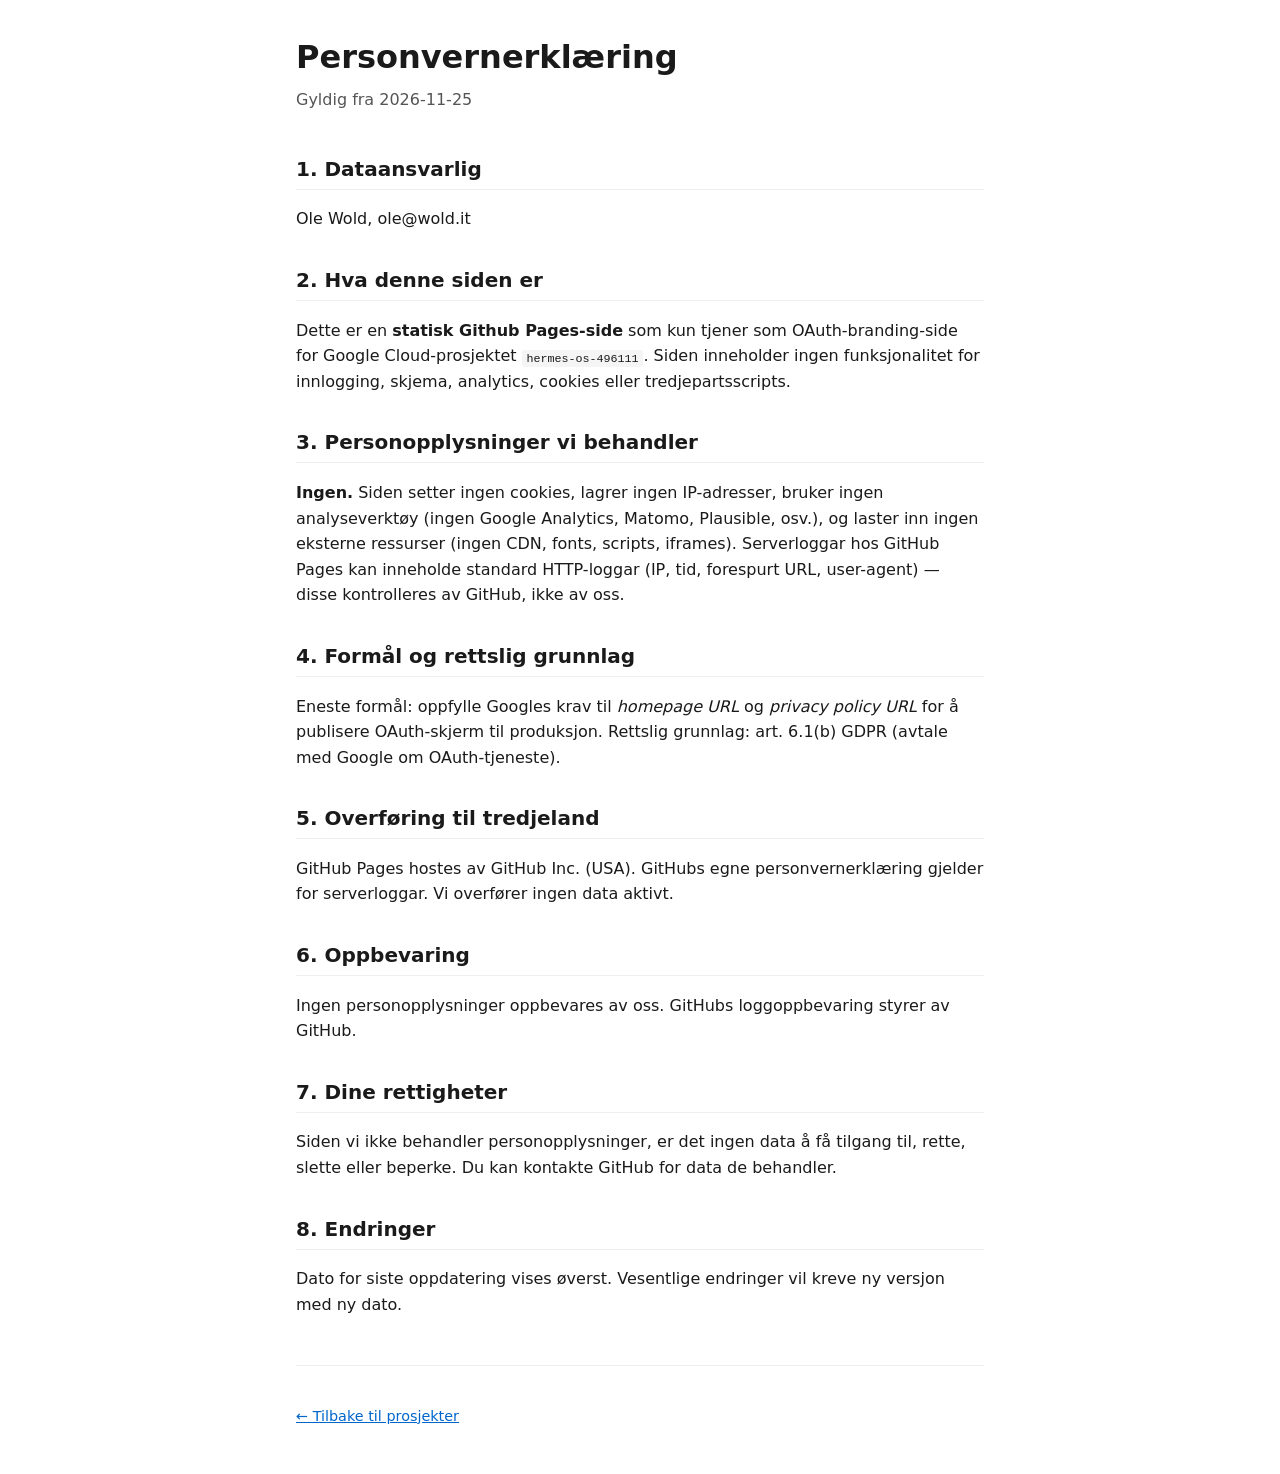
==== privacy.html @ 377cac8b "Initial: homepage + privacy policy + CNAME for project.wold.it" ====
<!DOCTYPE html>
<html lang="nb">
<head>
  <meta charset="UTF-8">
  <meta name="viewport" content="width=device-width, initial-scale=1.0">
  <title>Personvernerklæring — project.wold.it</title>
  <link rel="stylesheet" href="style.css">
  <meta name="robots" content="noindex, nofollow">
</head>
<body>
  <main class="container">
    <header>
      <h1>Personvernerklæring</h1>
      <p class="subtitle">Gyldig fra 2026-11-25</p>
    </header>

    <section>
      <h2>1. Dataansvarlig</h2>
      <p>Ole Wold, ole@wold.it</p>
    </section>

    <section>
      <h2>2. Hva denne siden er</h2>
      <p>Dette er en <strong>statisk Github Pages-side</strong> som kun tjener som OAuth-branding-side for Google Cloud-prosjektet <code>hermes-os-496111</code>. Siden inneholder ingen funksjonalitet for innlogging, skjema, analytics, cookies eller tredjepartsscripts.</p>
    </section>

    <section>
      <h2>3. Personopplysninger vi behandler</h2>
      <p><strong>Ingen.</strong> Siden setter ingen cookies, lagrer ingen IP-adresser, bruker ingen analyseverktøy (ingen Google Analytics, Matomo, Plausible, osv.), og laster inn ingen eksterne ressurser (ingen CDN, fonts, scripts, iframes). Serverloggar hos GitHub Pages kan inneholde standard HTTP-loggar (IP, tid, forespurt URL, user-agent) — disse kontrolleres av GitHub, ikke av oss.</p>
    </section>

    <section>
      <h2>4. Formål og rettslig grunnlag</h2>
      <p>Eneste formål: oppfylle Googles krav til <em>homepage URL</em> og <em>privacy policy URL</em> for å publisere OAuth-skjerm til produksjon. Rettslig grunnlag: art. 6.1(b) GDPR (avtale med Google om OAuth-tjeneste).</p>
    </section>

    <section>
      <h2>5. Overføring til tredjeland</h2>
      <p>GitHub Pages hostes av GitHub Inc. (USA). GitHubs egne personvernerklæring gjelder for serverloggar. Vi overfører ingen data aktivt.</p>
    </section>

    <section>
      <h2>6. Oppbevaring</h2>
      <p>Ingen personopplysninger oppbevares av oss. GitHubs loggoppbevaring styrer av GitHub.</p>
    </section>

    <section>
      <h2>7. Dine rettigheter</h2>
      <p>Siden vi ikke behandler personopplysninger, er det ingen data å få tilgang til, rette, slette eller beperke. Du kan kontakte GitHub for data de behandler.</p>
    </section>

    <section>
      <h2>8. Endringer</h2>
      <p>Dato for siste oppdatering vises øverst. Vesentlige endringer vil kreve ny versjon med ny dato.</p>
    </section>

    <footer>
      <p><a href="index.html">← Tilbake til prosjekter</a></p>
    </footer>
  </main>
</body>
</html>
---- style.css ----
/* Minimal CSS for project.wold.it */
* { box-sizing: border-box; }
body {
  font-family: system-ui, -apple-system, BlinkMacSystemFont, "Segoe UI", Roboto, sans-serif;
  line-height: 1.6;
  max-width: 720px;
  margin: 0 auto;
  padding: 2rem 1rem;
  color: #1a1a1a;
  background: #fff;
}
header { margin-bottom: 2.5rem; }
h1 { font-size: 2rem; margin: 0 0 0.25rem; }
.subtitle { color: #555; margin: 0; }
h2 { font-size: 1.25rem; margin-top: 2rem; padding-bottom: 0.25rem; border-bottom: 1px solid #eee; }
.projects { list-style: none; padding: 0; margin: 1rem 0 0; }
.projects li { margin: 0.75rem 0; }
.projects a { color: #0066cc; text-decoration: none; }
.projects a:hover { text-decoration: underline; }
.projects strong { color: #1a1a1a; }
footer { margin-top: 3rem; padding-top: 1.5rem; border-top: 1px solid #eee; color: #666; font-size: 0.9rem; }
footer a { color: #0066cc; }
code { background: #f5f5f5; padding: 0.1rem 0.3rem; border-radius: 3px; font-size: 0.9em; }
@media (prefers-color-scheme: dark) {
  body { color: #e0e0e0; background: #121212; }
  h2 { border-color: #333; }
  .projects a { color: #66aaff; }
  code { background: #2a2a2a; }
  footer { border-color: #333; }
}
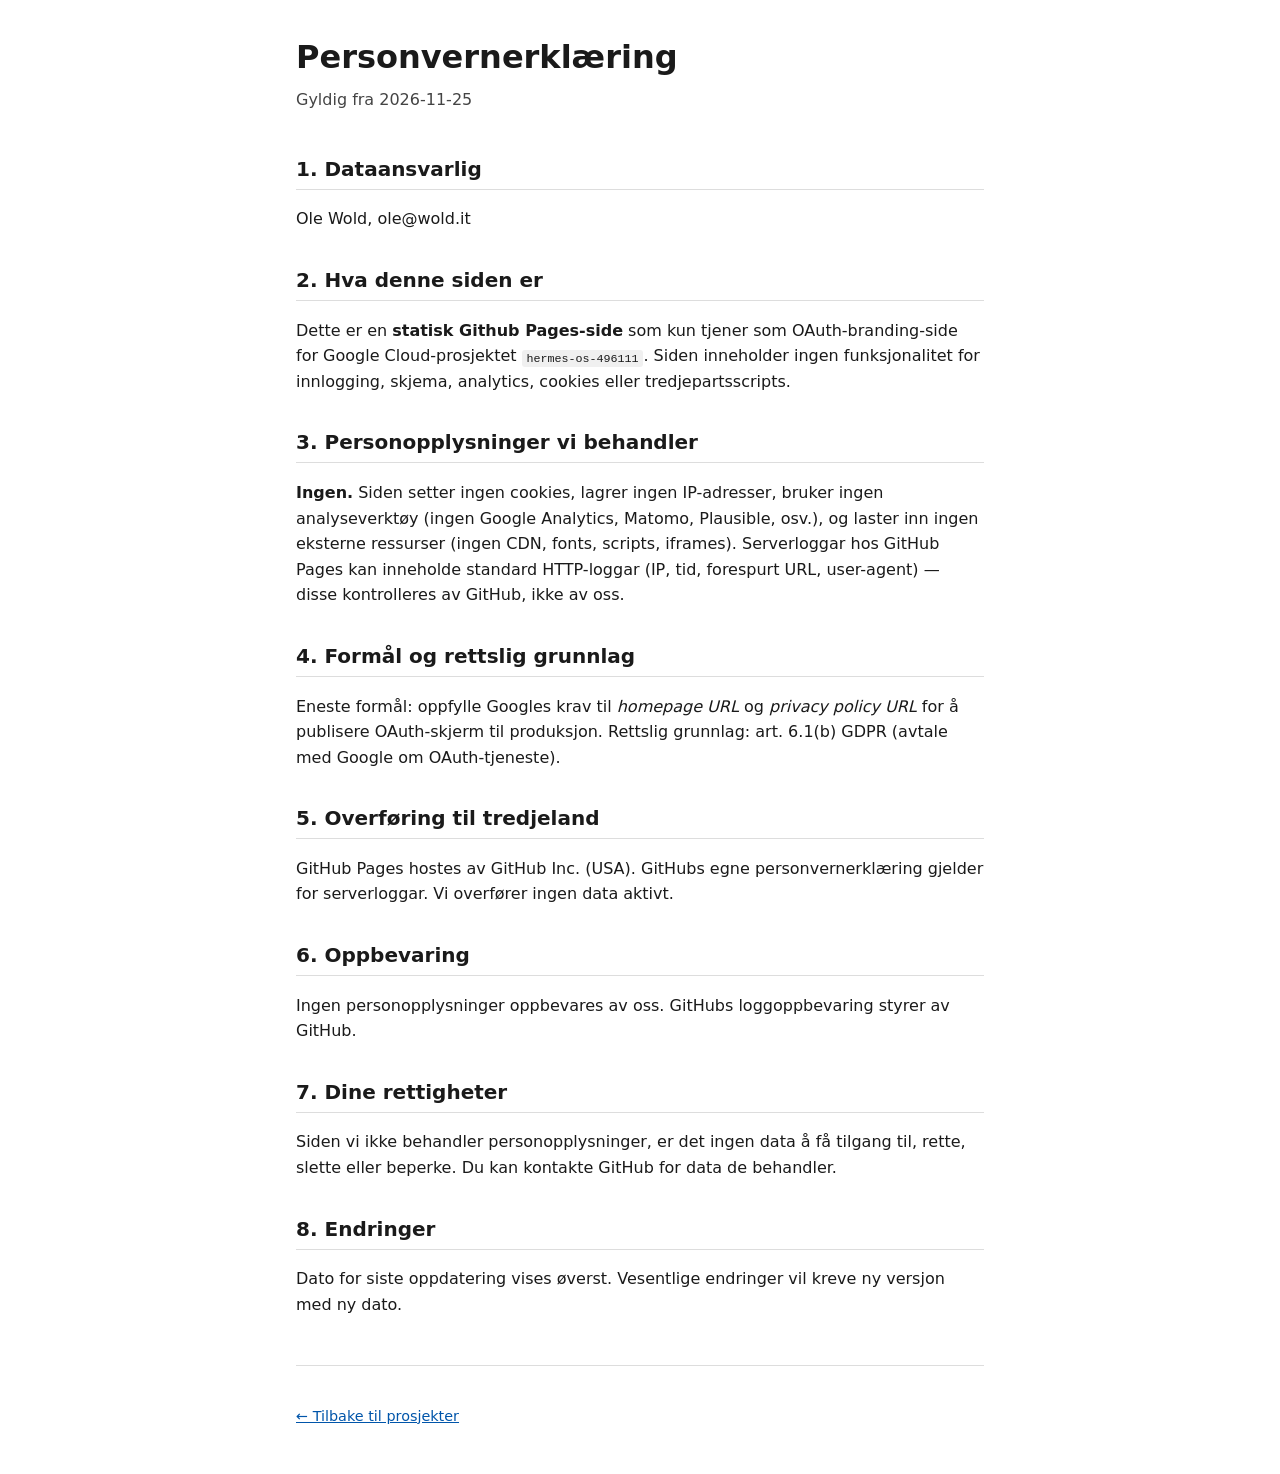
==== commit e8839d49: "Update page titles to Hermes OS" ====
--- a/privacy.html
+++ b/privacy.html
@@ -3,7 +3,7 @@
 <head>
   <meta charset="UTF-8">
   <meta name="viewport" content="width=device-width, initial-scale=1.0">
-  <title>Personvernerklæring — project.wold.it</title>
+  <title>Personvernerklæring — Hermes OS</title>
   <link rel="stylesheet" href="style.css">
   <meta name="robots" content="noindex, nofollow">
 </head>
--- a/style.css
+++ b/style.css
@@ -11,20 +11,23 @@
 }
 header { margin-bottom: 2.5rem; }
 h1 { font-size: 2rem; margin: 0 0 0.25rem; }
-.subtitle { color: #555; margin: 0; }
-h2 { font-size: 1.25rem; margin-top: 2rem; padding-bottom: 0.25rem; border-bottom: 1px solid #eee; }
+.subtitle { color: #444; margin: 0; }
+h2 { font-size: 1.25rem; margin-top: 2rem; padding-bottom: 0.25rem; border-bottom: 1px solid #ddd; }
 .projects { list-style: none; padding: 0; margin: 1rem 0 0; }
 .projects li { margin: 0.75rem 0; }
-.projects a { color: #0066cc; text-decoration: none; }
+.projects a { color: #0055aa; text-decoration: none; }
 .projects a:hover { text-decoration: underline; }
 .projects strong { color: #1a1a1a; }
-footer { margin-top: 3rem; padding-top: 1.5rem; border-top: 1px solid #eee; color: #666; font-size: 0.9rem; }
-footer a { color: #0066cc; }
-code { background: #f5f5f5; padding: 0.1rem 0.3rem; border-radius: 3px; font-size: 0.9em; }
+footer { margin-top: 3rem; padding-top: 1.5rem; border-top: 1px solid #ddd; color: #444; font-size: 0.9rem; }
+footer a { color: #0055aa; }
+code { background: #f0f0f0; padding: 0.1rem 0.3rem; border-radius: 3px; font-size: 0.9em; }
 @media (prefers-color-scheme: dark) {
   body { color: #e0e0e0; background: #121212; }
-  h2 { border-color: #333; }
-  .projects a { color: #66aaff; }
+  h2 { border-color: #444; }
+  .projects strong { color: #e0e0e0; }
+  .subtitle { color: #bbb; }
+  .projects a { color: #88ccff; }
+  footer { border-color: #444; color: #ccc; }
+  footer a { color: #88ccff; }
   code { background: #2a2a2a; }
-  footer { border-color: #333; }
 }
